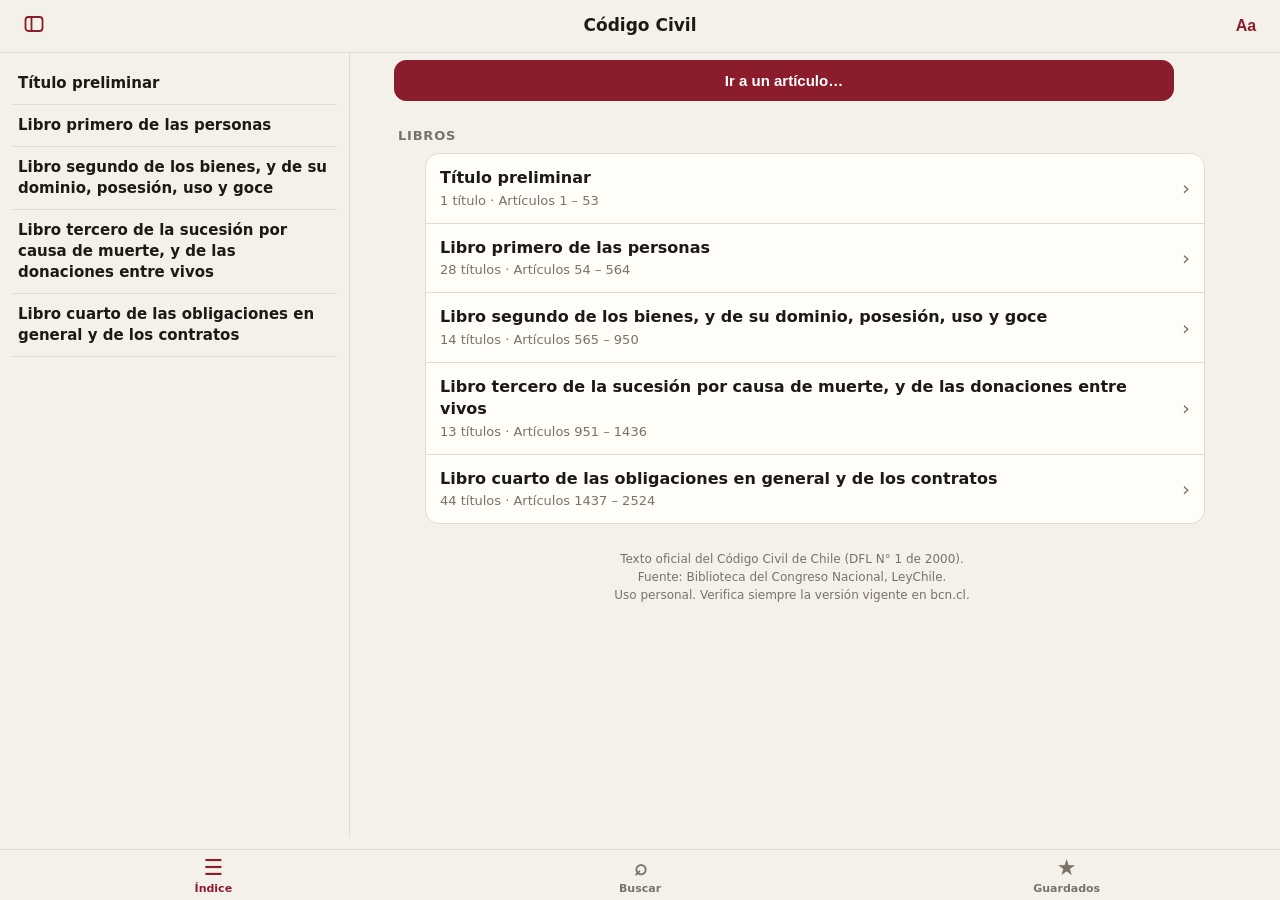
==== index.html @ e003300d "Código Civil de Chile: app web instalable (PWA) Co-Authored-By: Claude Sonnet 5.5 <noreply@anthropic" ====
<!doctype html>
<html lang="es">
<head>
<meta charset="utf-8">
<meta name="viewport" content="width=device-width, initial-scale=1, viewport-fit=cover">
<meta name="apple-mobile-web-app-capable" content="yes">
<meta name="mobile-web-app-capable" content="yes">
<meta name="apple-mobile-web-app-title" content="Código Civil">
<meta name="apple-mobile-web-app-status-bar-style" content="black-translucent">
<meta name="theme-color" content="#f4f1ea" media="(prefers-color-scheme: light)">
<meta name="theme-color" content="#16130f" media="(prefers-color-scheme: dark)">
<link rel="manifest" href="manifest.webmanifest">
<link rel="apple-touch-icon" href="icon-180.png">
<link rel="icon" href="icon-192.png">
<link rel="stylesheet" href="style.css">
<title>Código Civil</title>
</head>
<body>
<header id="top">
  <button id="back" aria-label="Volver" hidden>‹</button>
  <button id="sb" aria-label="Mostrar u ocultar índice" title="Índice"><svg viewBox="0 0 24 24" width="24" height="24" fill="none" stroke="currentColor" stroke-width="1.8" stroke-linejoin="round" stroke-linecap="round"><rect x="3.5" y="5" width="17" height="14" rx="3"/><path d="M9.5 5v14"/></svg></button>
  <h1 id="title">Código Civil</h1>
  <button id="aa" aria-label="Tamaño de letra">Aa</button>
</header>
<aside id="side" aria-label="Índice del Código"></aside>
<main id="view" tabindex="-1"></main>
<nav id="tabs">
  <a href="#/" data-tab="indice"><span>☰</span>Índice</a>
  <a href="#/buscar" data-tab="buscar"><span>⌕</span>Buscar</a>
  <a href="#/guardados" data-tab="guardados"><span>★</span>Guardados</a>
</nav>
<script src="app.js"></script>
</body>
</html>
---- style.css ----
:root{
  --bg:#f4f1ea; --card:#fffdf8; --ink:#1d1a16; --muted:#7a7266; --line:#e2dccf;
  --accent:#8a1c2b; --accent-ink:#fff; --mark:#ffe58a; --fs:19px;
  --safe-b:env(safe-area-inset-bottom,0px); --safe-t:env(safe-area-inset-top,0px);
}
@media (prefers-color-scheme:dark){
  :root:not([data-theme="light"]){--bg:#16130f;--card:#201c17;--ink:#ece6da;--muted:#9b9385;--line:#352f27;--accent:#e0788a;--accent-ink:#16130f;--mark:#6b5a14}
}
:root[data-theme="dark"]{--bg:#16130f;--card:#201c17;--ink:#ece6da;--muted:#9b9385;--line:#352f27;--accent:#e0788a;--accent-ink:#16130f;--mark:#6b5a14}
*{box-sizing:border-box;-webkit-tap-highlight-color:transparent}
html,body{margin:0;background:var(--bg);color:var(--ink);font:17px/1.4 -apple-system,BlinkMacSystemFont,"SF Pro Text",system-ui,sans-serif}
body{min-height:100dvh}
header#top{position:fixed;top:0;left:0;right:0;z-index:10;display:flex;align-items:center;gap:8px;
  padding:calc(var(--safe-t) + 8px) 12px 8px;background:color-mix(in srgb,var(--bg) 88%,transparent);
  backdrop-filter:blur(14px);-webkit-backdrop-filter:blur(14px);border-bottom:1px solid var(--line)}
header h1{flex:1;margin:0;font-size:17px;font-weight:650;text-align:center;white-space:nowrap;overflow:hidden;text-overflow:ellipsis}
header button{min-width:44px;height:36px;border:0;background:none;color:var(--accent);font-size:20px;font-weight:600}
header button[hidden]{display:block;visibility:hidden}
#aa{font-size:16px}
main{padding:calc(var(--safe-t) + 60px) 16px calc(var(--safe-b) + 84px);max-width:720px;margin:0 auto;outline:none}
nav#tabs{position:fixed;bottom:0;left:0;right:0;z-index:10;display:flex;padding:6px 0 calc(var(--safe-b) + 4px);
  background:color-mix(in srgb,var(--bg) 90%,transparent);backdrop-filter:blur(14px);-webkit-backdrop-filter:blur(14px);border-top:1px solid var(--line)}
nav a{flex:1;text-align:center;text-decoration:none;color:var(--muted);font-size:11px;font-weight:600}
nav a span{display:block;font-size:22px;line-height:1.1}
nav a.on{color:var(--accent)}
h2.sec{font-size:13px;letter-spacing:.06em;text-transform:uppercase;color:var(--muted);margin:22px 4px 8px}
.list{background:var(--card);border:1px solid var(--line);border-radius:14px;overflow:hidden}
.row{display:flex;align-items:center;gap:10px;padding:13px 14px;border-top:1px solid var(--line);color:inherit;text-decoration:none}
.row:first-child{border-top:0}
.row:active{background:color-mix(in srgb,var(--accent) 10%,transparent)}
.row .main{flex:1;min-width:0}
.row .t{font-weight:600;font-size:16px}
.row .s{color:var(--muted);font-size:13px;margin-top:2px;display:-webkit-box;-webkit-line-clamp:2;-webkit-box-orient:vertical;overflow:hidden}
.row .chev{color:var(--muted);font-size:20px}
.num{font-variant-numeric:tabular-nums;color:var(--accent);font-weight:700;min-width:58px}
.pill{font-size:11px;font-weight:700;color:var(--muted);border:1px solid var(--line);border-radius:99px;padding:1px 8px;white-space:nowrap}
.search{position:sticky;top:calc(var(--safe-t) + 56px);z-index:5;padding:6px 0 10px;background:var(--bg)}
.search input{width:100%;font-size:17px;padding:11px 14px;border-radius:12px;border:1px solid var(--line);background:var(--card);color:var(--ink);outline:none;-webkit-appearance:none}
.search input:focus{border-color:var(--accent)}
.hint{color:var(--muted);font-size:14px;padding:6px 4px}
mark{background:var(--mark);color:inherit;border-radius:3px;padding:0 1px}
article.art{background:var(--card);border:1px solid var(--line);border-radius:16px;padding:20px 18px}
.crumb{font-size:12px;color:var(--muted);letter-spacing:.03em;margin-bottom:6px}
.art h2{margin:0 0 12px;font:700 26px/1.2 ui-serif,"New York",Georgia,serif;color:var(--accent)}
.art .txt p{margin:0 0 .85em;font:var(--fs)/1.55 ui-serif,"New York",Georgia,serif;hyphens:auto;-webkit-hyphens:auto}
.art .txt.der p{color:var(--muted);font-style:italic}
.actions{display:flex;gap:8px;margin:16px 0 4px}
.btn{flex:1;padding:11px 8px;border-radius:12px;border:1px solid var(--line);background:var(--bg);color:var(--ink);font-size:15px;font-weight:600}
.btn.on{background:var(--accent);color:var(--accent-ink);border-color:var(--accent)}
.btn.primary{background:var(--accent);color:var(--accent-ink);border-color:var(--accent)}
textarea{width:100%;min-height:96px;margin-top:10px;padding:11px 12px;border-radius:12px;border:1px solid var(--line);background:var(--bg);color:var(--ink);font:16px/1.4 -apple-system,system-ui,sans-serif;resize:vertical}
label.k{display:block;margin-top:14px;font-size:12px;font-weight:700;letter-spacing:.06em;text-transform:uppercase;color:var(--muted)}
.pager{display:flex;gap:10px;margin-top:14px}
.pager a{flex:1;text-align:center;text-decoration:none;padding:12px 8px;border-radius:12px;background:var(--card);border:1px solid var(--line);color:var(--ink);font-weight:600;font-size:15px}
.pager a.off{opacity:.35;pointer-events:none}
.note{font-size:13px;color:var(--muted);margin:6px 4px 0;white-space:pre-wrap}
.toast{position:fixed;left:50%;bottom:calc(var(--safe-b) + 84px);transform:translateX(-50%);background:var(--ink);color:var(--bg);padding:9px 16px;border-radius:99px;font-size:14px;z-index:30;opacity:0;transition:opacity .2s;pointer-events:none}
.toast.show{opacity:.95}
.empty{text-align:center;color:var(--muted);padding:48px 12px}
.foot{color:var(--muted);font-size:12px;text-align:center;margin:26px 8px 0;line-height:1.5}

/* navegación dinámica */
a.ref{color:var(--accent);font-weight:600;text-decoration:underline dotted;text-underline-offset:3px}
#top h1{cursor:default}
#sheet{position:fixed;inset:0;z-index:40;background:rgba(0,0,0,.42);display:flex;align-items:flex-end;justify-content:center;animation:fade .18s}
#sheet .panel{width:100%;max-width:720px;max-height:78dvh;overflow:auto;background:var(--card);border-radius:22px 22px 0 0;
  padding:8px 20px calc(var(--safe-b) + 18px);animation:up .22s ease-out;border-top:1px solid var(--line)}
#sheet .grab{width:40px;height:5px;border-radius:9px;background:var(--line);margin:4px auto 12px}
#sheet h2{margin:0 0 10px;font:700 24px/1.2 ui-serif,"New York",Georgia,serif;color:var(--accent)}
#sheet .txt p{margin:0 0 .8em;font:var(--fs)/1.5 ui-serif,"New York",Georgia,serif}
#sheet .crumb{font-size:12px;color:var(--muted)}
input.jump{width:100%;font-size:22px;padding:12px 14px;border-radius:12px;border:1px solid var(--accent);background:var(--bg);color:var(--ink);outline:none}
article.art.from-r{animation:inR .22s ease-out}
article.art.from-l{animation:inL .22s ease-out}
@keyframes inR{from{transform:translateX(36px);opacity:0}to{transform:none;opacity:1}}
@keyframes inL{from{transform:translateX(-36px);opacity:0}to{transform:none;opacity:1}}
@keyframes up{from{transform:translateY(40px);opacity:.4}to{transform:none;opacity:1}}
@keyframes fade{from{opacity:0}to{opacity:1}}

/* iconos y numeración */
.actions.ic-row{gap:10px}
.btn.ic{flex:0 0 auto;width:48px;height:44px;padding:0;display:grid;place-items:center;border-radius:12px}
.num{display:flex;flex-direction:column;line-height:1.1;min-width:64px}
.num small{font-size:10px;font-weight:600;letter-spacing:.04em;text-transform:uppercase;opacity:.75}

/* iPad / pantallas anchas */
#side{display:none}
@media (min-width:768px){
  main{max-width:780px}
  .art .txt p{line-height:1.6}
}
@media (min-width:1000px){
  #side{display:block;position:fixed;z-index:5;left:0;top:calc(var(--safe-t) + 53px);bottom:calc(var(--safe-b) + 62px);width:350px;
    overflow:auto;-webkit-overflow-scrolling:touch;padding:10px 12px 20px;border-right:1px solid var(--line);background:var(--bg)}
  main{margin-left:350px;max-width:none;padding-left:44px;padding-right:44px}
  main>*{max-width:780px;margin-left:auto;margin-right:auto}
  #back{visibility:hidden}
  #side details{margin:0}
  #side>details>summary{font-weight:700;font-size:15px;padding:10px 6px;border-bottom:1px solid var(--line)}
  #side details.tt{margin-left:8px}
  #side details.tt>summary{font-weight:500;font-size:14px;padding:8px 6px;color:var(--ink)}
  #side summary{cursor:pointer;list-style:none;display:flex;flex-direction:column;gap:1px}
  #side summary::-webkit-details-marker{display:none}
  #side summary small{font-size:11px;color:var(--muted)}
  #side details[open]>summary{color:var(--accent)}
  #side .arts{display:flex;flex-wrap:wrap;gap:6px;padding:4px 6px 12px}
  #side .arts a{min-width:52px;text-align:center;text-decoration:none;color:var(--ink);font-size:13px;font-weight:600;
    padding:7px 8px;border:1px solid var(--line);border-radius:9px;background:var(--card);font-variant-numeric:tabular-nums}
  #side .arts a.cur{background:var(--accent);color:var(--accent-ink);border-color:var(--accent)}
  .pager{max-width:780px}
}

/* ocultar índice lateral */
#sb{display:none}
@media (min-width:1000px){
  #sb{display:block}
  #back{display:none!important}
  .noside #side{display:none}
  .noside main{margin-left:0}
}
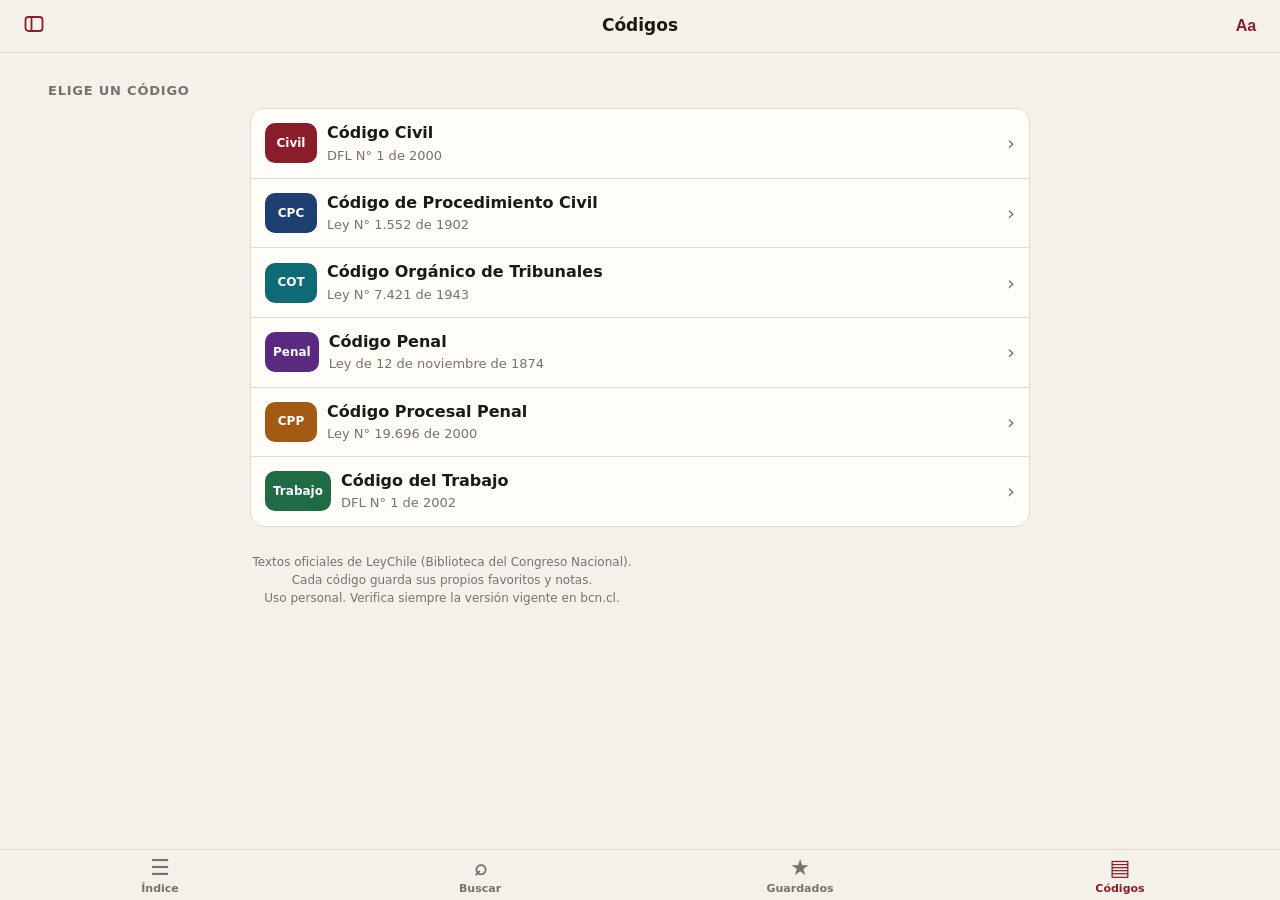
==== commit fad1e5ad: "App unificada con selector de códigos: agrega Penal, CPP, Trabajo y COT Co-Authored-By: Claude Sonne" ====
--- a/index.html
+++ b/index.html
@@ -5,7 +5,7 @@
 <meta name="viewport" content="width=device-width, initial-scale=1, viewport-fit=cover">
 <meta name="apple-mobile-web-app-capable" content="yes">
 <meta name="mobile-web-app-capable" content="yes">
-<meta name="apple-mobile-web-app-title" content="Código Civil">
+<meta name="apple-mobile-web-app-title" content="Códigos">
 <meta name="apple-mobile-web-app-status-bar-style" content="black-translucent">
 <meta name="theme-color" content="#f4f1ea" media="(prefers-color-scheme: light)">
 <meta name="theme-color" content="#16130f" media="(prefers-color-scheme: dark)">
@@ -13,13 +13,13 @@
 <link rel="apple-touch-icon" href="icon-180.png">
 <link rel="icon" href="icon-192.png">
 <link rel="stylesheet" href="style.css">
-<title>Código Civil</title>
+<title>Códigos de Chile</title>
 </head>
 <body>
 <header id="top">
   <button id="back" aria-label="Volver" hidden>‹</button>
   <button id="sb" aria-label="Mostrar u ocultar índice" title="Índice"><svg viewBox="0 0 24 24" width="24" height="24" fill="none" stroke="currentColor" stroke-width="1.8" stroke-linejoin="round" stroke-linecap="round"><rect x="3.5" y="5" width="17" height="14" rx="3"/><path d="M9.5 5v14"/></svg></button>
-  <h1 id="title">Código Civil</h1>
+  <h1 id="title">Códigos</h1>
   <button id="aa" aria-label="Tamaño de letra">Aa</button>
 </header>
 <aside id="side" aria-label="Índice del Código"></aside>
@@ -28,6 +28,7 @@
   <a href="#/" data-tab="indice"><span>☰</span>Índice</a>
   <a href="#/buscar" data-tab="buscar"><span>⌕</span>Buscar</a>
   <a href="#/guardados" data-tab="guardados"><span>★</span>Guardados</a>
+  <a href="#/codigos" data-tab="codigos"><span>▤</span>Códigos</a>
 </nav>
 <script src="app.js"></script>
 </body>
--- a/style.css
+++ b/style.css
@@ -118,3 +118,33 @@
   .noside #side{display:none}
   .noside main{margin-left:0}
 }
+
+/* color por código */
+:root[data-code="civil"]{--accent:#8a1c2b}
+@media (prefers-color-scheme:dark){:root[data-code="civil"]:not([data-theme="light"]){--accent:#e0788a}}
+:root[data-code="civil"][data-theme="dark"]{--accent:#e0788a}
+.row.code[data-code="civil"] .badge{background:#8a1c2b}
+:root[data-code="cpc"]{--accent:#1d3f72}
+@media (prefers-color-scheme:dark){:root[data-code="cpc"]:not([data-theme="light"]){--accent:#8fb4ee}}
+:root[data-code="cpc"][data-theme="dark"]{--accent:#8fb4ee}
+.row.code[data-code="cpc"] .badge{background:#1d3f72}
+:root[data-code="cot"]{--accent:#0f6b73}
+@media (prefers-color-scheme:dark){:root[data-code="cot"]:not([data-theme="light"]){--accent:#7dcfd6}}
+:root[data-code="cot"][data-theme="dark"]{--accent:#7dcfd6}
+.row.code[data-code="cot"] .badge{background:#0f6b73}
+:root[data-code="penal"]{--accent:#5a2a82}
+@media (prefers-color-scheme:dark){:root[data-code="penal"]:not([data-theme="light"]){--accent:#c4a3ee}}
+:root[data-code="penal"][data-theme="dark"]{--accent:#c4a3ee}
+.row.code[data-code="penal"] .badge{background:#5a2a82}
+:root[data-code="cpp"]{--accent:#a35a12}
+@media (prefers-color-scheme:dark){:root[data-code="cpp"]:not([data-theme="light"]){--accent:#f0b070}}
+:root[data-code="cpp"][data-theme="dark"]{--accent:#f0b070}
+.row.code[data-code="cpp"] .badge{background:#a35a12}
+:root[data-code="trabajo"]{--accent:#1e6b45}
+@media (prefers-color-scheme:dark){:root[data-code="trabajo"]:not([data-theme="light"]){--accent:#7fd1a0}}
+:root[data-code="trabajo"][data-theme="dark"]{--accent:#7fd1a0}
+.row.code[data-code="trabajo"] .badge{background:#1e6b45}
+.row.code .badge{min-width:52px;height:40px;border-radius:10px;display:grid;place-items:center;color:#fff;font-weight:700;font-size:12px;padding:0 8px}
+.pick #side{display:none!important}
+@media (min-width:1000px){.pick main{margin-left:0}}
+#side .arts a.cur{color:var(--accent-ink)}
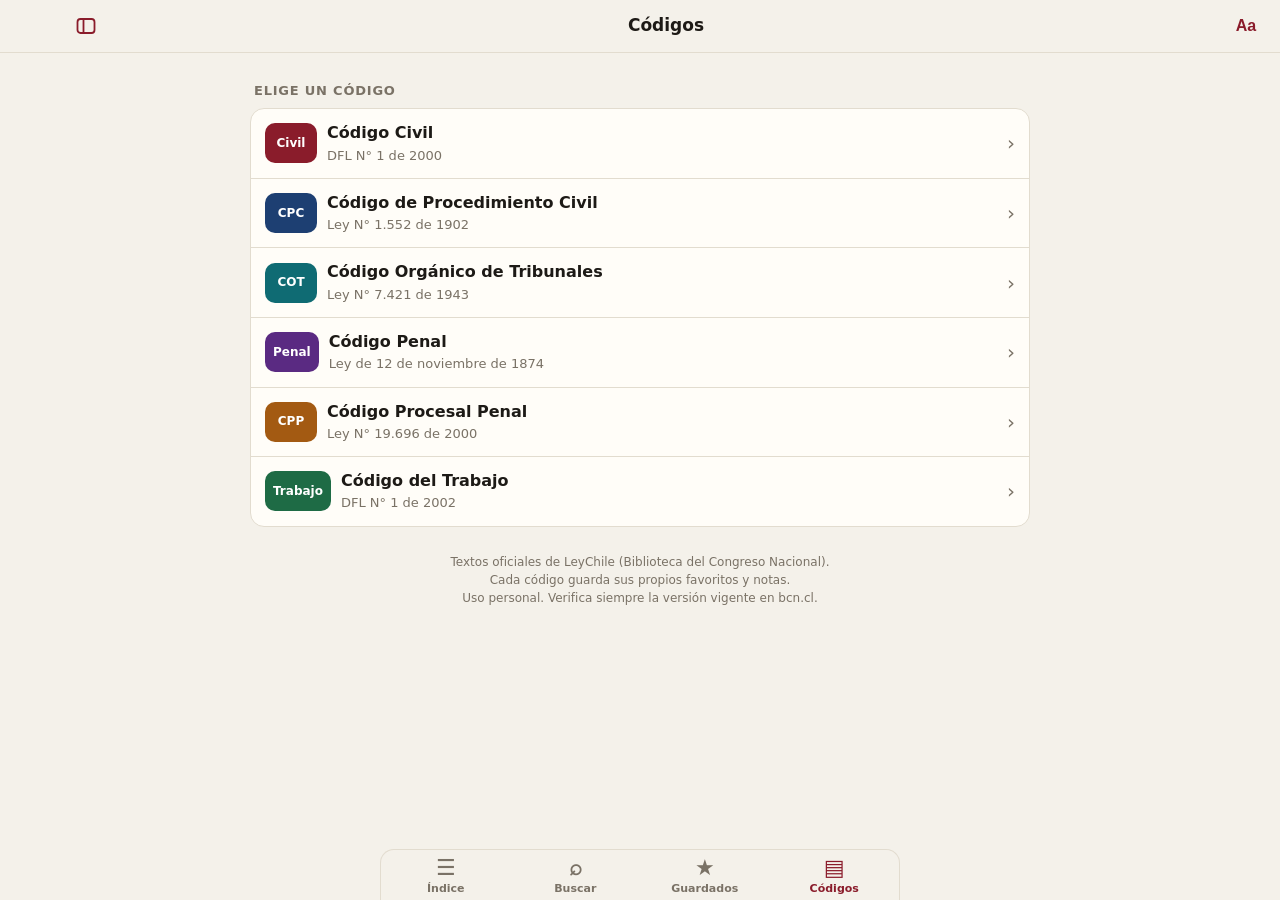
==== commit 2ffb221e: "Botón de volver con ícono, visible también en Mac/iPad" ====
--- a/index.html
+++ b/index.html
@@ -17,7 +17,7 @@
 </head>
 <body>
 <header id="top">
-  <button id="back" aria-label="Volver" hidden>‹</button>
+  <button id="back" aria-label="Volver" title="Volver" hidden><svg viewBox="0 0 24 24" width="24" height="24" fill="none" stroke="currentColor" stroke-width="2.2" stroke-linecap="round" stroke-linejoin="round"><path d="M15 5l-7 7 7 7"/></svg></button>
   <button id="sb" aria-label="Mostrar u ocultar índice" title="Índice"><svg viewBox="0 0 24 24" width="24" height="24" fill="none" stroke="currentColor" stroke-width="1.8" stroke-linejoin="round" stroke-linecap="round"><rect x="3.5" y="5" width="17" height="14" rx="3"/><path d="M9.5 5v14"/></svg></button>
   <h1 id="title">Códigos</h1>
   <button id="aa" aria-label="Tamaño de letra">Aa</button>
--- a/style.css
+++ b/style.css
@@ -16,6 +16,7 @@
 header h1{flex:1;margin:0;font-size:17px;font-weight:650;text-align:center;white-space:nowrap;overflow:hidden;text-overflow:ellipsis}
 header button{min-width:44px;height:36px;border:0;background:none;color:var(--accent);font-size:20px;font-weight:600}
 header button[hidden]{display:block;visibility:hidden}
+header button svg{display:block;margin:auto}
 #aa{font-size:16px}
 main{padding:calc(var(--safe-t) + 60px) 16px calc(var(--safe-b) + 84px);max-width:720px;margin:0 auto;outline:none}
 nav#tabs{position:fixed;bottom:0;left:0;right:0;z-index:10;display:flex;padding:6px 0 calc(var(--safe-b) + 4px);
@@ -94,7 +95,6 @@
     overflow:auto;-webkit-overflow-scrolling:touch;padding:10px 12px 20px;border-right:1px solid var(--line);background:var(--bg)}
   main{margin-left:350px;max-width:none;padding-left:44px;padding-right:44px}
   main>*{max-width:780px;margin-left:auto;margin-right:auto}
-  #back{visibility:hidden}
   #side details{margin:0}
   #side>details>summary{font-weight:700;font-size:15px;padding:10px 6px;border-bottom:1px solid var(--line)}
   #side details.tt{margin-left:8px}
@@ -114,7 +114,6 @@
 #sb{display:none}
 @media (min-width:1000px){
   #sb{display:block}
-  #back{display:none!important}
   .noside #side{display:none}
   .noside main{margin-left:0}
 }
@@ -148,3 +147,32 @@
 .pick #side{display:none!important}
 @media (min-width:1000px){.pick main{margin-left:0}}
 #side .arts a.cur{color:var(--accent-ink)}
+
+/* Mac / escritorio */
+@media (min-width:1000px){
+  nav#tabs{right:auto;width:350px;border-right:1px solid var(--line)}
+  .noside nav#tabs,.pick nav#tabs{left:50%;right:auto;width:520px;transform:translateX(-50%);border:1px solid var(--line);border-bottom:0;border-radius:14px 14px 0 0}
+  html:not(.noside):not(.pick) header h1{padding-left:246px}
+  #side .arts a{cursor:pointer}
+  #side .arts a:hover,.row:hover,.pager a:hover{background:color-mix(in srgb,var(--accent) 10%,var(--card))}
+  #side summary:hover{color:var(--accent)}
+  .btn,#aa,#sb,a.ref,.row{cursor:pointer}
+}
+@media (min-width:1400px){
+  main>*{max-width:860px}
+  .art h2{font-size:30px}
+  .row .t{font-size:17px}.row .s{font-size:14px}
+  #side{width:380px}main{margin-left:380px}nav#tabs{width:380px}
+  html:not(.noside):not(.pick) header h1{padding-left:276px}
+  #side .arts a{font-size:14px}
+}
+@media (min-width:1800px){main>*{max-width:980px}.art h2{font-size:34px}}
+
+/* centrado uniforme del contenido en pantallas anchas */
+@media (min-width:1000px){
+  main>*{margin-left:auto!important;margin-right:auto!important;width:100%}
+  main>button.btn{display:block}
+  main>h2.sec{padding-left:4px}
+  .noside main>*{max-width:860px}
+}
+@media (min-width:1800px){.noside main>*{max-width:980px}}
